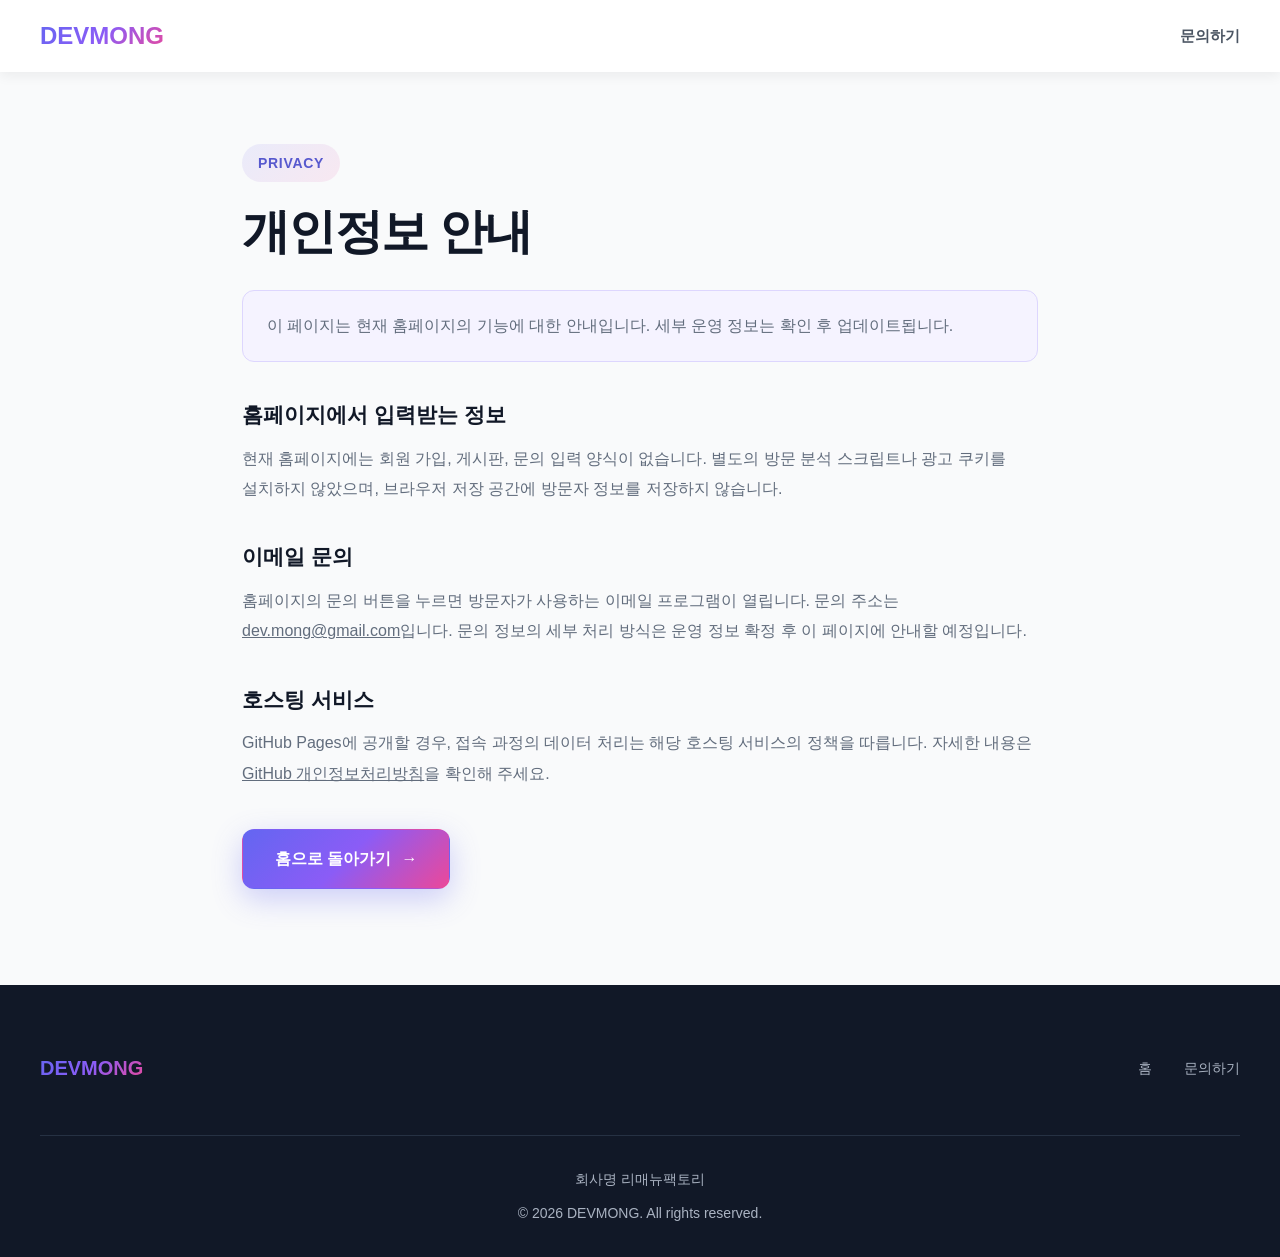
==== privacy.html @ b06223c1 "Add privacy.html" ====
<!doctype html>
<html lang="ko">
<head>
  <meta charset="utf-8">
  <meta name="viewport" content="width=device-width, initial-scale=1">
  <meta name="theme-color" content="#0f172a">
  <meta name="robots" content="noindex">
  <title>개인정보 안내 | DEVMONG</title>
  <link rel="icon" href="./assets/favicon.svg" type="image/svg+xml">
  <link rel="stylesheet" href="./assets/styles.css">
  <script src="./site.config.js" defer></script>
  <script src="./assets/main.js" defer></script>
</head>
<body data-page="privacy">
  <a class="skip-link" href="#main">본문으로 바로가기</a>
  <header class="navbar solid"><nav class="nav-container container" aria-label="주 메뉴"><a class="logo" href="./index.html" data-brand-link aria-label="DEVMONG 홈"><img class="brand-image" data-brand-image alt="" hidden><span class="brand-text" data-company-name>DEVMONG</span></a><ul class="nav-links"><li><a href="./index.html#contact">문의하기</a></li></ul></nav></header>
  <main id="main" class="document-main" tabindex="-1">
    <span class="section-label">PRIVACY</span>
    <h1>개인정보 안내</h1>
    <p class="document-note">이 페이지는 현재 홈페이지의 기능에 대한 안내입니다. 세부 운영 정보는 확인 후 업데이트됩니다.</p>
    <h2>홈페이지에서 입력받는 정보</h2>
    <p>현재 홈페이지에는 회원 가입, 게시판, 문의 입력 양식이 없습니다. 별도의 방문 분석 스크립트나 광고 쿠키를 설치하지 않았으며, 브라우저 저장 공간에 방문자 정보를 저장하지 않습니다.</p>
    <h2>이메일 문의</h2>
    <p>홈페이지의 문의 버튼을 누르면 방문자가 사용하는 이메일 프로그램이 열립니다. 문의 주소는 <a data-contact-email href="mailto:dev.mong@gmail.com">dev.mong@gmail.com</a>입니다. 문의 정보의 세부 처리 방식은 운영 정보 확정 후 이 페이지에 안내할 예정입니다.</p>
    <h2>호스팅 서비스</h2>
    <p>GitHub Pages에 공개할 경우, 접속 과정의 데이터 처리는 해당 호스팅 서비스의 정책을 따릅니다. 자세한 내용은 <a href="https://docs.github.com/en/site-policy/privacy-policies/github-privacy-statement" target="_blank" rel="noopener noreferrer">GitHub 개인정보처리방침</a>을 확인해 주세요.</p>
    <a class="btn btn-primary" href="./index.html">홈으로 돌아가기 <span aria-hidden="true">→</span></a>
  </main>
  <footer><div class="footer-content container"><a class="footer-logo" href="./index.html" data-brand-link aria-label="DEVMONG 홈"><img class="brand-image" data-brand-image alt="" hidden><span class="brand-text" data-company-name>DEVMONG</span></a><nav class="footer-links" aria-label="하단 메뉴"><a href="./index.html">홈</a><a href="./index.html#contact">문의하기</a></nav></div><div class="footer-bottom container"><p class="company-details" data-company-details>회사명 리매뉴팩토리</p><p>© <span data-year>2026</span> <span data-company-name>DEVMONG</span>. All rights reserved.</p></div></footer>
</body>
</html>
---- assets/styles.css ----
:root {
  color-scheme: light;
  --primary: #6366f1;
  --primary-light: #a5b4fc;
  --pink: #ec4899;
  --ink: #111827;
  --muted: #626d7d;
  --gradient: linear-gradient(135deg, #6366f1 0%, #8b5cf6 50%, #ec4899 100%);
  --dark: linear-gradient(135deg, #1e293b 0%, #0f172a 100%);
  --shadow: 0 25px 50px -12px rgb(0 0 0 / .15);
}
*, *::before, *::after { box-sizing: border-box; }
html { scroll-behavior: smooth; scroll-padding-top: 88px; }
body { margin: 0; background: #f9fafb; color: #374151; font-family: Inter, -apple-system, BlinkMacSystemFont, "Segoe UI", "Apple SD Gothic Neo", "Noto Sans KR", "Malgun Gothic", sans-serif; line-height: 1.6; word-break: keep-all; overflow-wrap: anywhere; }
h1, h2, h3, p, ul { margin: 0; }
ul { padding: 0; list-style: none; }
a { color: inherit; }
button { font: inherit; }
svg { display: block; flex-shrink: 0; stroke-linecap: round; stroke-linejoin: round; }
[hidden] { display: none !important; }
:focus-visible { outline: 3px solid #818cf8; outline-offset: 5px; }
.container { width: min(100%, 1200px); margin-inline: auto; }
.skip-link { position: fixed; z-index: 2000; inset: 12px auto auto 12px; padding: 12px 20px; border-radius: 8px; background: white; color: var(--ink); transform: translateY(-160%); }
.skip-link:focus { transform: translateY(0); }

.navbar { position: fixed; inset: 0 0 auto; z-index: 100; padding: 16px 32px; transition: background .3s, box-shadow .3s; }
.navbar.scrolled, .navbar.menu-open, .navbar.solid { background: rgb(255 255 255 / .96); box-shadow: 0 4px 12px rgb(0 0 0 / .06); backdrop-filter: blur(20px); }
.nav-container { display: flex; align-items: center; justify-content: space-between; gap: 24px; min-height: 40px; }
.logo, .footer-logo { display: inline-flex; align-items: center; font-size: 24px; font-weight: 800; line-height: 1.6; text-decoration: none; }
.brand-text, .gradient-text { background: var(--gradient); color: #a78bfa; -webkit-background-clip: text; background-clip: text; -webkit-text-fill-color: transparent; }
.brand-image { display: block; max-width: 200px; max-height: 40px; width: auto; height: auto; object-fit: contain; }
.nav-links { display: flex; align-items: center; gap: 32px; }
.nav-links a { display: block; padding-block: 8px; text-decoration: none; color: #d1d5db; font-size: 15.2px; font-weight: 600; position: relative; transition: color .2s; }
.navbar.scrolled .nav-links a, .navbar.solid .nav-links a, .navbar.menu-open .nav-links a { color: #4b5563; }
.nav-links a::after { content: ""; position: absolute; inset: auto 0 3px; height: 2px; background: var(--gradient); transform: scaleX(0); transform-origin: left; transition: transform .2s; }
.nav-links a:hover, .navbar .nav-links a[aria-current] { color: #a78bfa; }
.navbar.scrolled .nav-links a:hover, .navbar.solid .nav-links a:hover { color: #6366f1; }
.nav-links a:hover::after { transform: scaleX(1); }
.mobile-menu-btn { display: none; padding: 10px; border: 0; background: transparent; color: #e5e7eb; border-radius: 6px; cursor: pointer; }
.mobile-menu-btn svg { width: 24px; height: 24px; }
.menu-close { display: none; }
.menu-open .menu-lines { display: none; }
.menu-open .menu-close { display: block; }
.scrolled .mobile-menu-btn, .solid .mobile-menu-btn, .menu-open .mobile-menu-btn { color: #4b5563; }

section { padding: 96px 32px; }
.hero { display: flex; align-items: center; justify-content: center; position: relative; min-height: 100vh; min-height: 100svh; padding: 128px 32px 96px; background: var(--dark); overflow: hidden; }
.hero::before, .about::before { content: ""; position: absolute; inset: 0; pointer-events: none; }
.hero::before { background: radial-gradient(circle at 20% 80%, rgb(99 102 241 / .3) 0%, transparent 50%), radial-gradient(circle at 80% 20%, rgb(236 72 153 / .2) 0%, transparent 50%), radial-gradient(circle at 40% 40%, rgb(6 182 212 / .15) 0%, transparent 40%); animation: pulse 8s ease-in-out infinite; }
.hero-content { position: relative; z-index: 1; max-width: 900px; padding: 16px 0; text-align: center; }
.hero-badge { display: inline-flex; align-items: center; gap: 8px; padding: 8px 16px; margin-bottom: 32px; border: 1px solid rgb(255 255 255 / .2); border-radius: 100px; color: #d1d5db; background: rgb(255 255 255 / .1); font-size: 14px; font-weight: 500; backdrop-filter: blur(10px); }
.hero-badge svg { width: 16px; height: 16px; }
.hero h1 { margin-bottom: 24px; color: white; font-size: clamp(44px, 6.2vw, 80px); font-weight: 800; line-height: 1.24; letter-spacing: -.045em; }
.hero-line { display: block; }
.hero p { max-width: 600px; margin: 0 auto 48px; color: #b2bac9; font-size: 20px; line-height: 1.75; }
.hero-buttons { display: flex; justify-content: center; flex-wrap: wrap; gap: 16px; }
.btn, .contact-btn { display: inline-flex; align-items: center; justify-content: center; gap: 10px; min-height: 56px; padding: 16px 32px; border: 1px solid transparent; border-radius: 12px; color: white; font-size: 16px; font-weight: 700; text-decoration: none; transition: transform .25s, box-shadow .25s, background .25s; }
.btn svg { width: 20px; height: 20px; }
.btn-primary, .contact-btn { background: var(--gradient); box-shadow: 0 10px 30px rgb(99 102 241 / .3); }
.btn-primary:hover, .contact-btn[href]:hover { transform: translateY(-3px); box-shadow: 0 15px 40px rgb(99 102 241 / .4); }
.btn-secondary { background: rgb(255 255 255 / .1); border-color: rgb(255 255 255 / .2); backdrop-filter: blur(10px); }
.btn-secondary:hover { transform: translateY(-2px); background: rgb(255 255 255 / .18); }
.floating-shapes { position: absolute; inset: 0; overflow: hidden; pointer-events: none; }
.shape { position: absolute; border-radius: 50%; opacity: .1; animation: float 20s infinite ease-in-out; }
.shape-1 { width: 400px; height: 400px; background: var(--primary); top: -100px; right: -100px; }
.shape-2 { width: 300px; height: 300px; background: var(--pink); bottom: -50px; left: -50px; animation-delay: -5s; }
.shape-3 { width: 200px; height: 200px; background: #06b6d4; top: 50%; left: 10%; animation-delay: -10s; }
@keyframes pulse { 50% { opacity: .7; } }
@keyframes float { 25% { transform: translate(20px, -20px); } 50% { transform: translate(-10px, 20px); } 75% { transform: translate(-20px, -10px); } }

.section-header { text-align: center; margin-bottom: 64px; }
.section-label { display: inline-block; padding: 8px 16px; margin-bottom: 16px; border-radius: 100px; background: linear-gradient(135deg, rgb(99 102 241 / .1), rgb(236 72 153 / .1)); color: #5759ce; font-size: 14px; font-weight: 700; letter-spacing: .05em; }
.section-title { margin-bottom: 16px; color: var(--ink); font-size: clamp(30px, 4vw, 48px); font-weight: 800; line-height: 1.35; letter-spacing: -.035em; }
.section-subtitle { max-width: 600px; margin-inline: auto; color: var(--muted); font-size: 18px; line-height: 1.8; }
.services-grid { display: grid; grid-template-columns: repeat(3, minmax(0, 1fr)); gap: 32px; }
.service-card { position: relative; padding: 40px; background: white; border: 1px solid #f3f4f6; border-radius: 24px; overflow: hidden; transition: transform .3s, box-shadow .3s; }
.service-card::before { content: ""; position: absolute; inset: 0 0 auto; height: 4px; background: var(--gradient); transform: scaleX(0); transform-origin: left; transition: transform .3s; }
.service-card:hover { transform: translateY(-8px); box-shadow: var(--shadow); }
.service-card:hover::before { transform: scaleX(1); }
.service-icon { display: flex; align-items: center; justify-content: center; width: 64px; height: 64px; margin-bottom: 24px; border-radius: 16px; background: linear-gradient(135deg, rgb(99 102 241 / .1), rgb(236 72 153 / .1)); color: var(--primary); }
.service-icon svg { width: 32px; height: 32px; }
.service-card h3 { margin-bottom: 12px; color: var(--ink); font-size: 20px; font-weight: 700; }
.service-card p { color: var(--muted); line-height: 1.8; }
.service-tags { display: flex; flex-wrap: wrap; gap: 8px; margin-top: 24px; }
.service-tags li { padding: 6px 12px; border-radius: 100px; background: #f3f4f6; color: #4b5563; font-size: 12px; font-weight: 500; }

.about { position: relative; overflow: hidden; background: var(--dark); }
.about::before { background: radial-gradient(circle at 80% 50%, rgb(99 102 241 / .2) 0%, transparent 50%), radial-gradient(circle at 20% 80%, rgb(236 72 153 / .15) 0%, transparent 40%); }
.about .container { position: relative; }
.about .section-label { color: var(--primary-light); background: rgb(255 255 255 / .1); }
.about .section-title { color: white; }
.about .section-subtitle { color: #b2bac9; }
.about-content { display: grid; grid-template-columns: repeat(3, minmax(0, 1fr)); gap: 32px; }
.about-card { padding: 32px; border: 1px solid rgb(255 255 255 / .1); border-radius: 20px; text-align: center; background: rgb(255 255 255 / .05); backdrop-filter: blur(20px); transition: transform .3s, background .3s; }
.about-card:hover { transform: translateY(-4px); background: rgb(255 255 255 / .1); }
.about-icon { display: flex; align-items: center; justify-content: center; width: 56px; height: 56px; margin: 0 auto 20px; border-radius: 16px; background: var(--gradient); color: white; }
.about-icon svg { width: 28px; height: 28px; }
.about-card h3 { margin-bottom: 8px; color: white; font-size: 18px; font-weight: 600; }
.about-card p { color: #b2bac9; font-size: 14.4px; line-height: 1.8; }

.contact { text-align: center; }
.contact-box { position: relative; padding: 64px; border: 1px solid #f3f4f6; border-radius: 32px; background: white; box-shadow: var(--shadow); overflow: hidden; }
.contact-box::before { content: ""; position: absolute; inset: 0 0 auto; height: 6px; background: var(--gradient); }
.contact-box h2 { margin-bottom: 16px; color: var(--ink); font-size: 32px; font-weight: 800; line-height: 1.4; letter-spacing: -.035em; }
.contact-box > p { max-width: 500px; margin: 0 auto 32px; color: var(--muted); line-height: 1.8; }
.contact-btn { gap: 12px; padding: 20px 40px; border-radius: 16px; font-size: 18px; }
.contact-btn svg { width: 24px; height: 24px; }
.contact-btn[aria-disabled="true"] { cursor: default; background: linear-gradient(135deg, #5b5fc7, #9b4492); box-shadow: none; }
.contact-box .contact-status { margin: 16px auto 0; font-size: 14px; }
.contact-details { display: flex; flex-wrap: wrap; justify-content: center; gap: 12px 32px; margin: 24px 0 0; }
.contact-details div { display: flex; align-items: baseline; gap: 8px; }
.contact-details dt { font-size: 13px; color: var(--muted); }
.contact-details dd { margin: 0; font-size: 14px; }
.contact-details a { text-underline-offset: 3px; }

footer { padding: 64px 32px 32px; background: var(--ink); color: #aab3c2; }
.footer-content { display: flex; justify-content: space-between; align-items: center; flex-wrap: wrap; gap: 32px; }
.footer-logo { font-size: 20px; }
.footer-links { display: flex; flex-wrap: wrap; justify-content: center; gap: 16px 32px; }
.footer-links a { padding-block: 8px; font-size: 14px; text-decoration: none; transition: color .2s; }
.footer-links a:hover { color: white; }
.footer-bottom { margin-top: 48px; padding-top: 32px; border-top: 1px solid #263143; text-align: center; font-size: 14px; }
.company-details { margin-bottom: 12px; }
.draft-notice { margin-top: 12px; color: #aab3c2; font-size: 12px; }

/* 내용은 기본적으로 보입니다. 스크립트가 없어도 홈페이지를 읽을 수 있습니다. */
.motion-enabled .reveal.is-pending { opacity: 0; transform: translateY(24px); }
.motion-enabled .reveal { transition: opacity .65s, transform .65s; }
.document-main { max-width: 860px; margin-inline: auto; padding: 144px 32px 96px; min-height: 75vh; }
.document-main h1 { color: var(--ink); font-size: clamp(32px, 6vw, 48px); line-height: 1.4; margin-bottom: 24px; letter-spacing: -.035em; }
.document-main h2 { color: var(--ink); font-size: 21px; margin: 36px 0 12px; }
.document-main p { margin-bottom: 16px; color: var(--muted); line-height: 1.9; }
.document-main .btn { margin-top: 24px; }
.document-note { padding: 20px 24px; border: 1px solid #ddd6fe; border-radius: 12px; background: #f5f3ff; }

@media (max-width: 960px) {
  .services-grid, .about-content { gap: 20px; }
  .service-card { padding: 28px; }
  .about-card { padding: 28px 22px; }
}
@media (max-width: 768px) {
  html { scroll-padding-top: 80px; }
  .navbar { padding: 14px 24px; }
  .logo { font-size: 22px; }
  .nav-container { flex-wrap: wrap; gap: 0; }
  .nav-links { gap: 20px; }
  .nav-links a { font-size: 14px; }
  .js-menu .mobile-menu-btn { display: block; }
  .js-menu .nav-links { display: none; }
  .js-menu .menu-open .nav-links { display: flex; flex-direction: column; align-items: stretch; width: 100%; gap: 0; padding: 16px 0 6px; }
  .menu-open .nav-links a { padding: 12px 0; }
  .hero { padding: 120px 24px 72px; }
  .hero h1 { font-size: clamp(34px, 6.6vw, 48px); line-height: 1.3; }
  .hero-badge { margin-bottom: 28px; font-size: 13px; }
  .hero p { font-size: 16px; max-width: 440px; margin-bottom: 40px; }
  .hero-buttons { flex-direction: column; align-items: center; }
  .btn { width: 100%; max-width: 280px; }
  section { padding: 64px 24px; }
  .section-header { margin-bottom: 40px; }
  .section-title { font-size: 30px; }
  .section-subtitle { font-size: 16px; }
  .services-grid, .about-content { grid-template-columns: minmax(0, 1fr); gap: 24px; }
  .service-card { padding: 32px; }
  .about-card { padding: 32px; }
  .contact-box { padding: 40px 24px; }
  .contact-box h2 { font-size: 28px; }
  .contact-btn { width: 100%; max-width: 300px; padding: 18px 24px; font-size: 16px; }
  .contact-details { flex-direction: column; align-items: center; gap: 12px; }
  footer { padding: 48px 24px 24px; }
  .footer-content { flex-direction: column; text-align: center; gap: 24px; }
  .footer-bottom { margin-top: 32px; padding-top: 24px; }
  .document-main { padding: 128px 24px 64px; }
}
@media (max-width: 359px) {
  .navbar { padding-inline: 16px; }
  .hero { padding-inline: 20px; }
  .hero h1 { font-size: 32px; }
  section { padding-inline: 16px; }
  .service-card { padding: 24px; }
}
@media (prefers-reduced-motion: reduce) {
  html { scroll-behavior: auto; }
  *, *::before, *::after { animation: none !important; transition: none !important; }
  .motion-enabled .reveal.is-pending { opacity: 1; transform: none; }
}
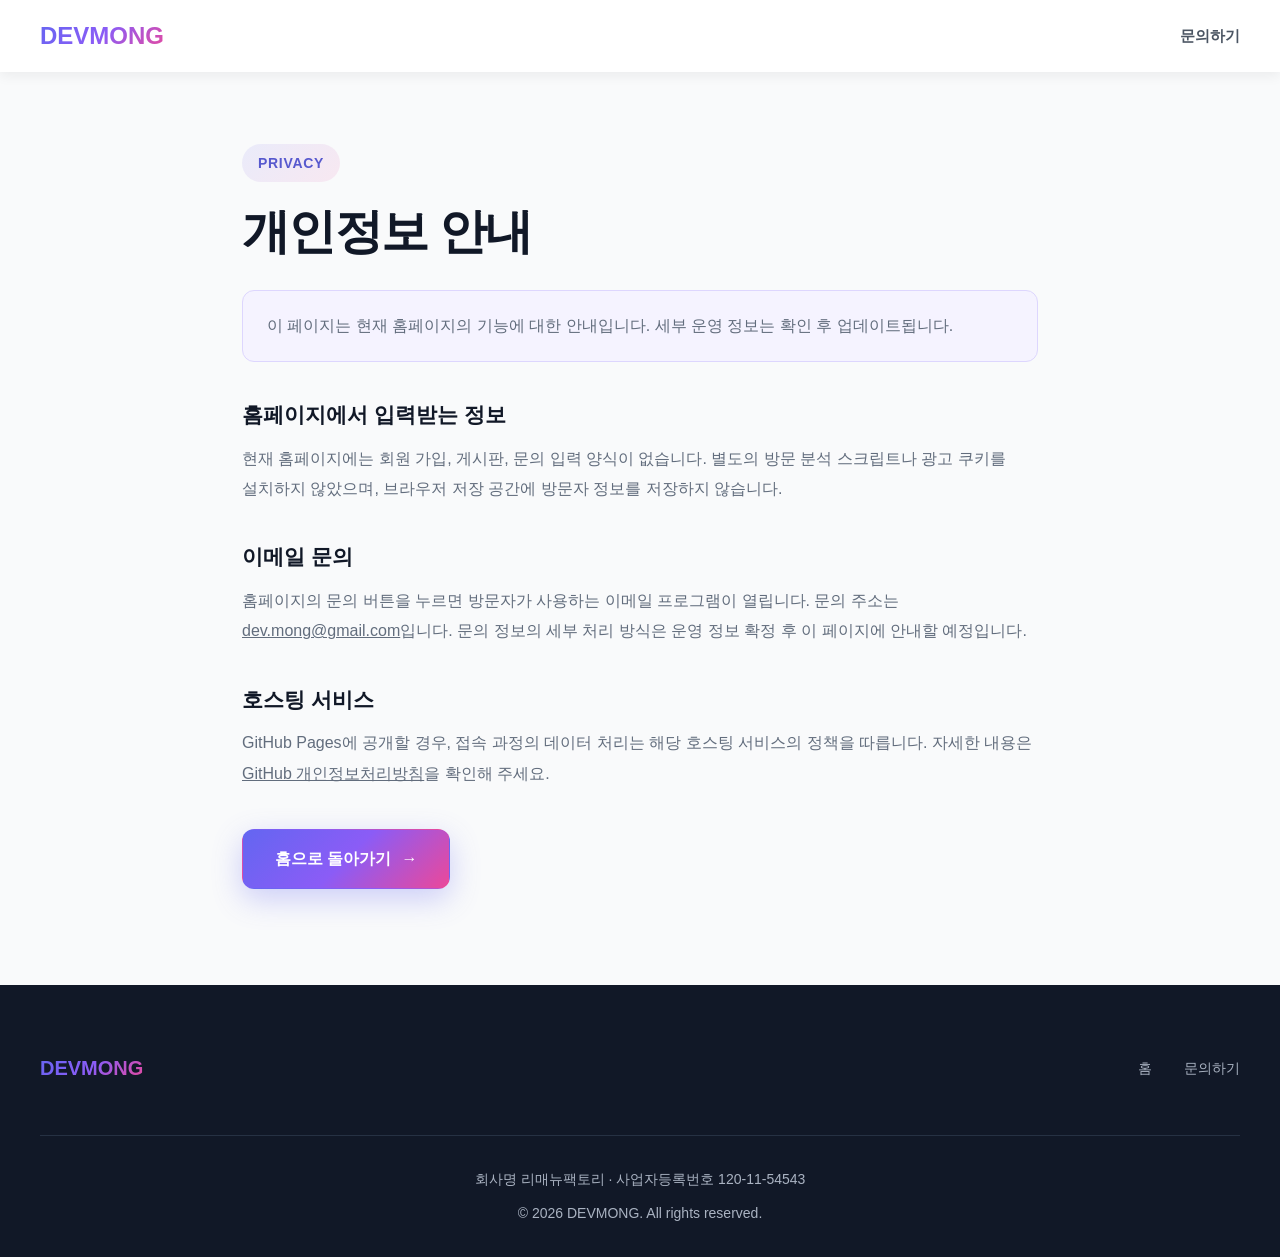
==== commit 3adabf7a: "Update company footer in privacy.html" ====
--- a/privacy.html
+++ b/privacy.html
@@ -26,6 +26,6 @@
     <p>GitHub Pages에 공개할 경우, 접속 과정의 데이터 처리는 해당 호스팅 서비스의 정책을 따릅니다. 자세한 내용은 <a href="https://docs.github.com/en/site-policy/privacy-policies/github-privacy-statement" target="_blank" rel="noopener noreferrer">GitHub 개인정보처리방침</a>을 확인해 주세요.</p>
     <a class="btn btn-primary" href="./index.html">홈으로 돌아가기 <span aria-hidden="true">→</span></a>
   </main>
-  <footer><div class="footer-content container"><a class="footer-logo" href="./index.html" data-brand-link aria-label="DEVMONG 홈"><img class="brand-image" data-brand-image alt="" hidden><span class="brand-text" data-company-name>DEVMONG</span></a><nav class="footer-links" aria-label="하단 메뉴"><a href="./index.html">홈</a><a href="./index.html#contact">문의하기</a></nav></div><div class="footer-bottom container"><p class="company-details" data-company-details>회사명 리매뉴팩토리</p><p>© <span data-year>2026</span> <span data-company-name>DEVMONG</span>. All rights reserved.</p></div></footer>
+  <footer><div class="footer-content container"><a class="footer-logo" href="./index.html" data-brand-link aria-label="DEVMONG 홈"><img class="brand-image" data-brand-image alt="" hidden><span class="brand-text" data-company-name>DEVMONG</span></a><nav class="footer-links" aria-label="하단 메뉴"><a href="./index.html">홈</a><a href="./index.html#contact">문의하기</a></nav></div><div class="footer-bottom container"><p class="company-details" data-company-details>회사명 리매뉴팩토리 · 사업자등록번호 120-11-54543</p><p>© <span data-year>2026</span> <span data-company-name>DEVMONG</span>. All rights reserved.</p></div></footer>
 </body>
 </html>
